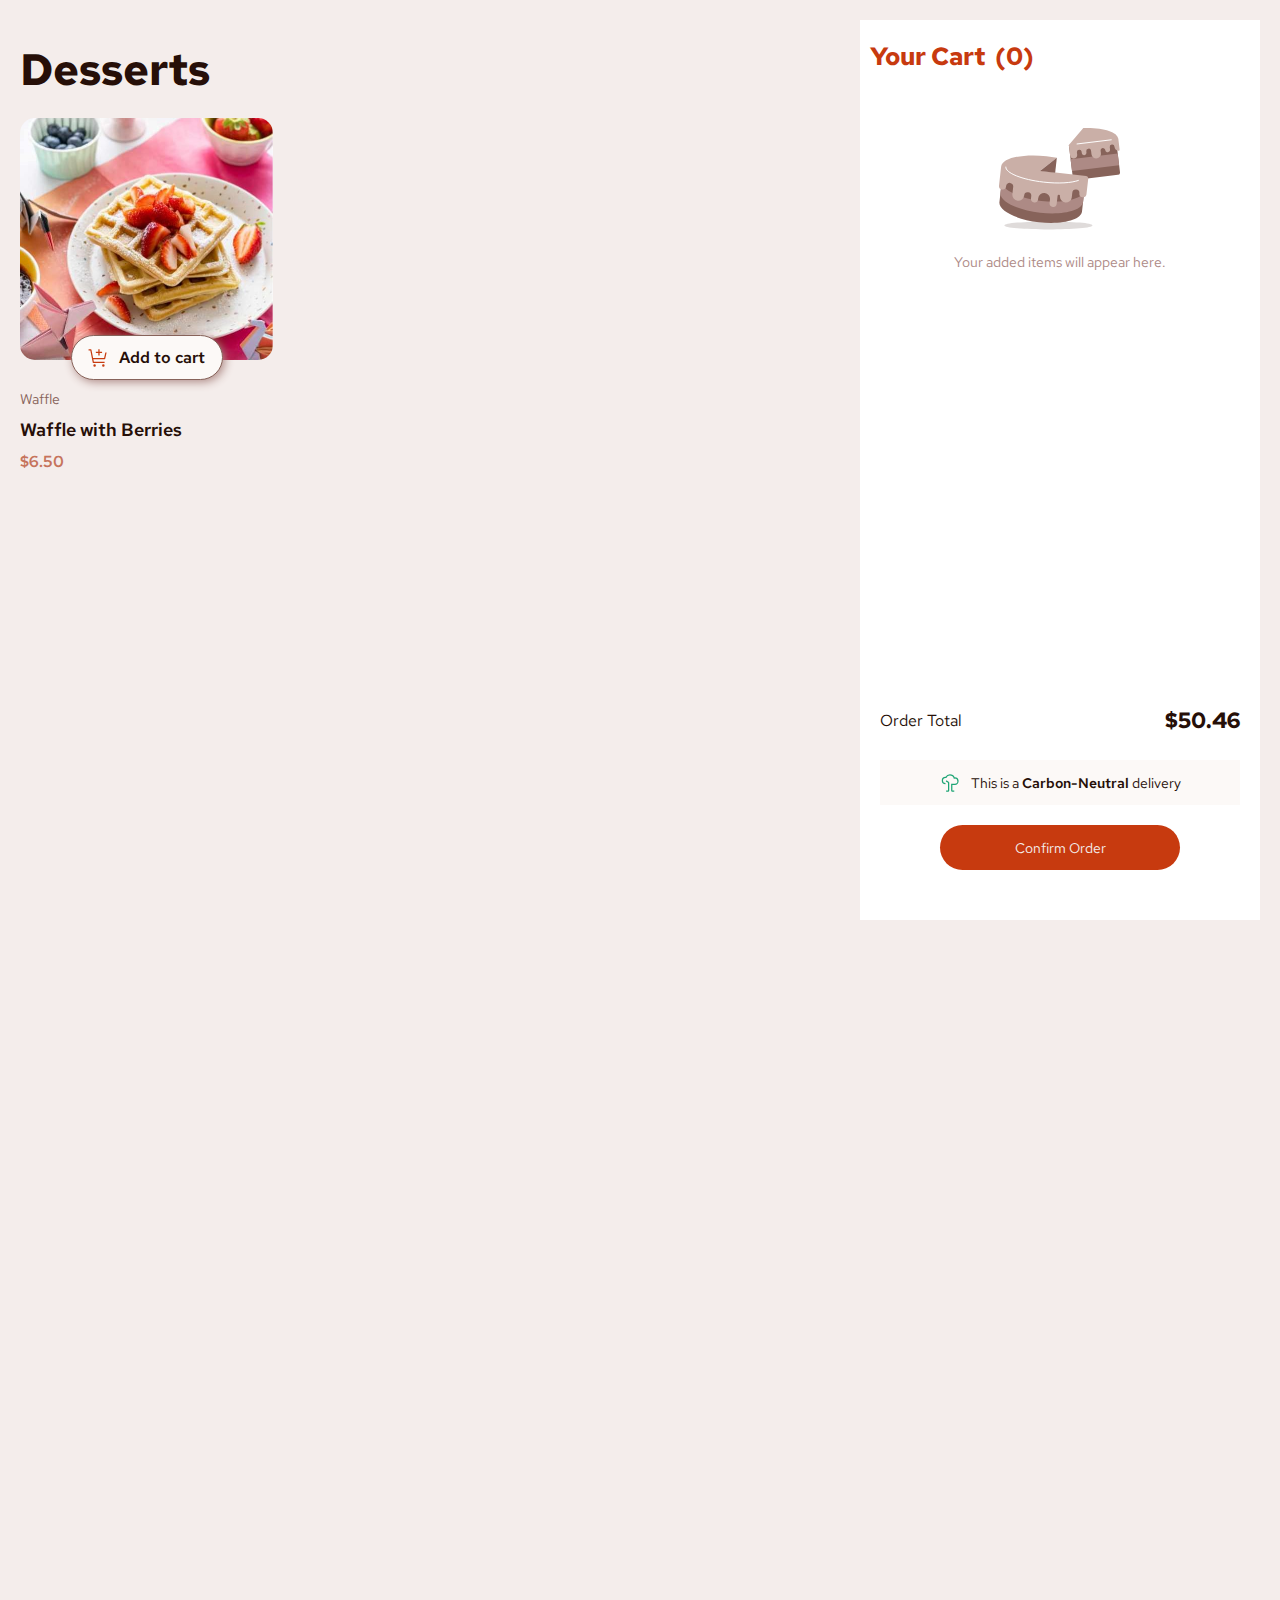
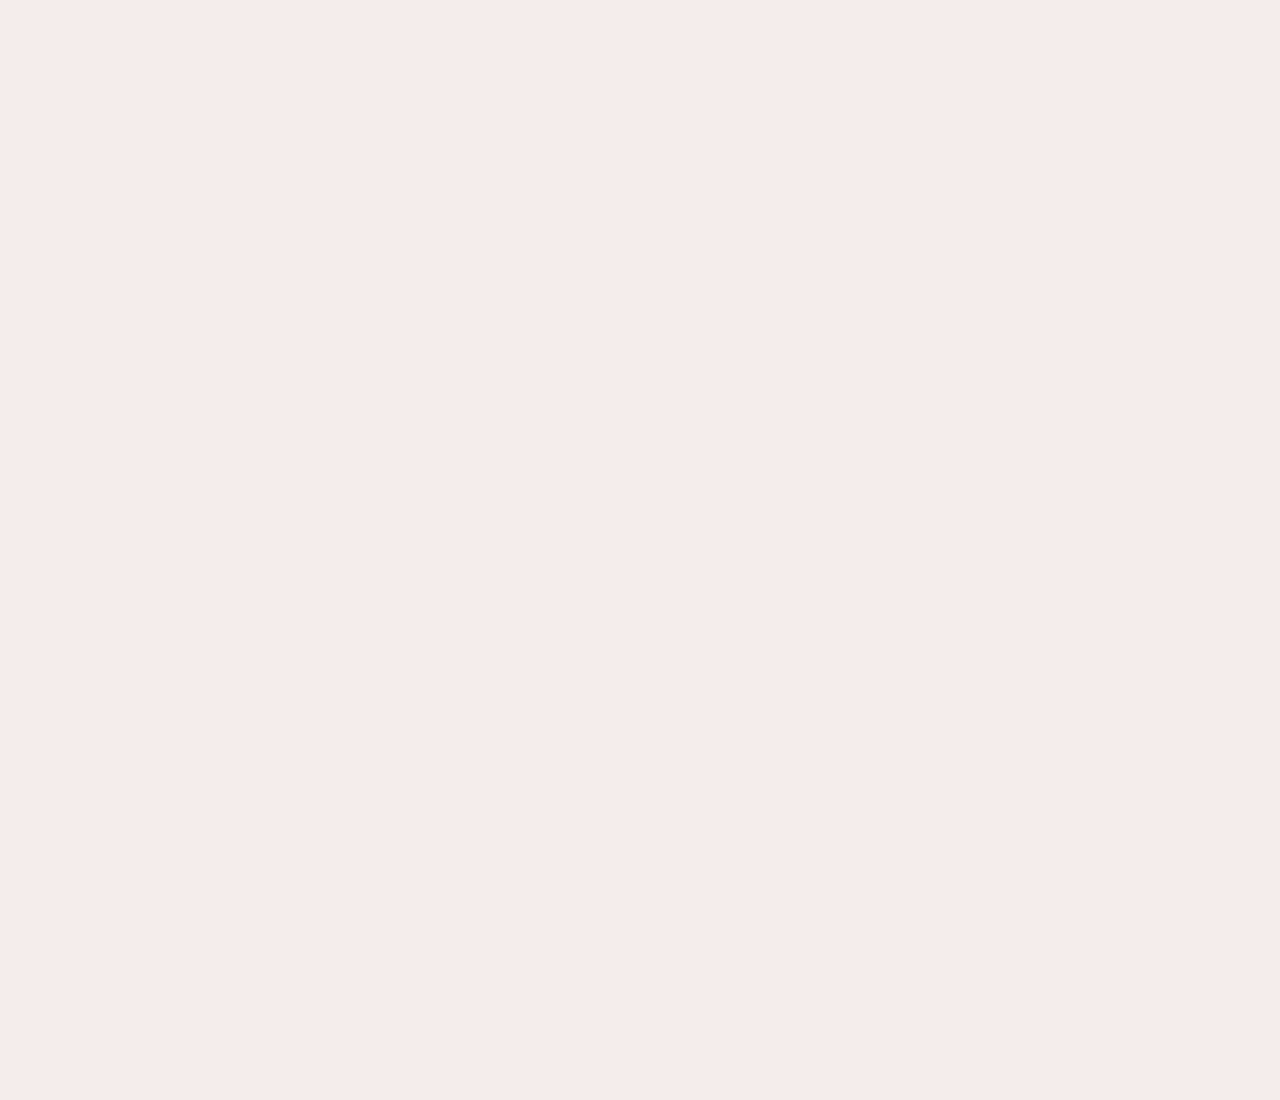
==== desserts-cart/index.html @ e40deb10 "Add files via upload" ====
<!DOCTYPE html>
<html lang="en">

<head>
  <meta charset="UTF-8">
  <meta name="viewport" content="width=device-width, initial-scale=1.0">
  <!-- 
  -- #PRIMARY META TAGS
   -->
  <title>Desserts</title>
  <meta name="title" content="Desserts">
  <meta name="description" content="This is a Product List Design -- Using HTML CSS & JavaScript">

  <!-- 
  -- #CUSTOM CSS LINK
   -->
  <link rel="stylesheet" href="./assets/css/style.css">

  <!-- 
  -- #GOOGLE FONT LINK
   -->
  <link rel="preconnect" href="https://fonts.googleapis.com">
  <link rel="preconnect" href="https://fonts.gstatic.com" crossorigin>
  <link href="https://fonts.googleapis.com/css2?family=Red+Hat+Text:ital,wght@0,300..700;1,300..700&display=swap"
    rel="stylesheet">

  <!-- 
    -- #CUSTOM JS LINK
     -->
  <script type="module" src="./assets/js/main.js" defer></script>

</head>

<body>


  <!-- MAIN -->

  <main>
    <article class="container hero__container">

      <!-- PRODUCT SECTION -->

      <section class="product" aria-label="product">
        <h1 class="section_title">Desserts</h1>

        <div class="product_list" id="ProductList" data-product-list>


          <div class="product_card">

            <div class="card_banner">
              <figure class="img_holder" style="--width:502px; --height:480px;">
                <img src="./assets/images/image-waffle-desktop.jpg" width="502" height="480" alt="Waffle with Berries"
                  class="img_cover responsive_image">
              </figure>
              <button class="add_to_cart">
                <img src="./assets/images/icon-add-to-cart.svg" alt="" class="cart_icon">
                <span>Add to cart</span>
              </button>
            </div>


            <div class="card_content">
              <h2 class="category_name">Waffle</h2>
              <h1 class="card_title">Waffle with Berries</h1>
              <div class="card_price">$6.50</div>
            </div>

          </div>

        </div>

      </section>

      <section class="cart">

        <h1 class="cart_title" data-cart-title>Your Cart <span class="count_quantity">(0)</span></h1>

        <ul class="cart_list" id="cartList" data-cart-list>
          <div class="empty_cart" style="display: flex;">
            <img src="./assets/images/illustration-empty-cart.svg" alt="">
            <span>Your added items will appear here.</span>
          </div>

          <!-- <li class="cart_item">
            <div class="item_details">
              <h2 class="card_title">Vanilla Panna Cotta</h2>
              <div class="item_wrapper">
                <div class="quantity_count">1x</div>
                <div class="cart_price">@ $54.66</div>
                <div class="cart_m_price">$65.43</div>
              </div>
            </div>

            <div class="cross_icon">
              <img src="./assets/images/icon-remove-item.svg" alt="">
            </div>
          </li> -->

        </ul>

        <div class="cart_bottom">

          <div class="bottom_wrapper">
            <div class="total_price-box">
              <h3>Order Total</h3>
              <h1 class="total_price" id="totalPrice">$50.46</h1>
            </div>
            <div class="delivery_text">
              <img src="./assets/images/icon-carbon-neutral.svg" alt="">
              <p>This is a <span style="color: var(--rose-900);"> Carbon-Neutral</span> delivery</p>
            </div>
          </div>
          <button class="comfirmed_btn">Confirm Order</button>
        </div>

      </section>

    </article>
  </main>

  <!-- Desserts

  Waffle with Berries
  Waffle
  6.50
  Add to Cart

  Vanilla Bean Crème Brûlée
  Crème Brûlée
  7.00
  Add to Cart

  Macaron Mix of Five
  Macaron
  8.00
  Add to Cart

  Classic Tiramisu
  Tiramisu
  5.50
  Add to Cart

  Pistachio Baklava
  Baklava
  4.00
  Add to Cart

  Lemon Meringue Pie
  Pie
  5.00
  Add to Cart

  Red Velvet Cake
  Cake
  4.50
  Add to Cart

  Salted Caramel Brownie
  Brownie
  4.50
  Add to Cart

  Vanilla Panna Cotta
  Panna Cotta
  6.50
  Add to Cart

  Your Cart (Quantity)
  Your added items will appear here

  <div class="attribution">
    Challenge by <a href="https://www.frontendmentor.io?ref=challenge">Frontend Mentor</a>.
    Coded by <a href="#">Your Name Here</a>.
  </div> -->
</body>

</html>
---- desserts-cart/assets/css/style.css ----
/* ========================= *\
    #STYLE.CSS
\* ========================= */



/* ========================= *\
    #CUSTOM PROPERTY
\* ========================= */

:root {

    /* COLORS */

    --red: hsl(14, 86%, 42%);
    --green: hsl(159, 69%, 38%);

    --Rose-50: hsl(20, 50%, 98%);
    --Rose-100: hsl(13, 31%, 94%);
    --Rose-300: hsl(14, 25%, 72%);
    --Rose-400: hsl(7, 20%, 60%);
    --Rose-500: hsl(12, 20%, 44%);
    --Rose-900: hsl(14, 65%, 9%);

    /* 
    ** TYPOGRAPHY
     */

    /* fontFamily */
    --ff-red-hat-text: "Red Hat Text", sans-serif;

    /* fontSize */
    --fontSize-1: 1rem;
    --fontSize-2: .9rem;
    --fontSize-3: .7rem;

    /* fontWeight */
    --fw-400: 400;
    --fw-600: 600;
    --fw-700: 700;
}


/* ========================= *\
    #RESET
\* ========================= */

*,
*::after,
*::before {
    margin: 0;
    padding: 0;
    box-sizing: border-box;
}

li {
    list-style: none;
}

a,
img,
span,
button,
select,
input {
    display: block;
}

img {
    height: auto;
}

button,
input {
    background-color: transparent;
    border: none;
    outline: none;
    font: inherit;
}

select {
    appearance: none;
}

a {
    text-decoration: none;
    color: inherit;
}

select {
    border: none;
}

button {
    cursor: pointer;
}

input,
select {
    width: 100%;
    font: inherit;
}

address {
    font-style: normal;
}

h1,
h2,
h3 {
    font: inherit;
    color: inherit;
}

html {
    scroll-behavior: smooth;
    font-size: 100%;
    font-family: var(--ff-red-hat-text);
}

body {
    background-color: var(--Rose-100);
    color: var(--Rose-900);
    overflow: hidden;
    font-size: 14px;
    font-weight: var(--fw-400);
    font-family: var(--ff-red-hat-text);
    height: 300vh;
}

body.loaded {
    overflow-y: auto;
}

/* SCROLLBAR STYLE */
::-webkit-scrollbar {
    width: 8px;
}

::-webkit-scrollbar-thumb {
    background-color: var(--Rose-500);
    border-radius: 8px;
}

::-webkit-scrollbar-track {
    background-color: var(--Rose-300);
}

::-webkit-scrollbar-thumb:hover {
    background-color: var(--Rose-900);
    cursor: pointer;
}

.container {
    padding-inline: 16px;
}


.img_holder {
    aspect-ratio: var(--width) / var(--height);
    width: calc(100%);
    background-color: var(--Rose-100);
    border-radius: 15px;
    overflow: hidden;
    display: block;
}

.img_holder .img_cover {
    width: 100%;
    height: 100%;
    object-fit: cover;
    display: block;
    transition: 500ms;
}

.img_holder .img_cover:is(:hover, :focus-within) {
    scale: 1.02;
}

.img_holder.active {
    border: 2px solid #A45234;
}

/* ========================= *\
    #PRODUCT SECTION
\* ========================= */
.hero__container {
    display: grid;
    gap: 50px;
}



.section_title {
    font-size: 44px;
    font-family: var(--ff-red-hat-text);
    font-weight: var(--fw-700);
    margin-block: 20px;
}


.card_banner {
    position: relative;
}

.add_to_cart {
    width: 100%;
    max-width: 60%;
    height: 45px;
    border-radius: 200px;
    background-color: var(--Rose-50);
    border: 1px solid var(--Rose-500);
    box-shadow: 2px 2px 10px var(--Rose-400);
    display: flex;
    align-items: center;
    justify-content: center;
    gap: 10px;
    position: absolute;
    bottom: -20px;
    left: 50%;
    transform: translateX(-50%);
    white-space: nowrap;
}

.add_to_cart span {
    font-size: 16px;
    font-weight: var(--fw-600);
    color: var(--Rose-900);
}

.card_content {
    padding-block-start: 30px;
    cursor: default;
}

.category_name {
    color: var(--Rose-500);
    padding-block-end: 10px;
}

.card_title {
    font-size: 18px;
    color: var(--Rose-900);
    font-weight: var(--fw-600);
    padding-block-end: 10px;
    cursor: pointer;
    transition: 400ms;
}

.card_title:hover {
    color: var(--Rose-500);
}

.card_price {
    color: #C6745C;
    font-weight: var(--fw-600);
    font-size: 16px;
}

.quantity_selector {
    background-color: var(--red);
    padding-inline: 20px;
    font-size: 18px;
    display: flex;
    align-items: center;
    justify-content: center;
    border: none;
}

.quantityInput {
    width: 40px;
    text-align: center;
    font-size: 1rem;
    border-radius: 5px;
    color: var(--Rose-100);
    pointer-events: none;
}

.quantity_btn {
    border: 1px solid var(--Rose-50);
    color: var(--Rose-100);
    height: 20px;
    width: 20px;
    display: inline-flex;
    align-items: center;
    justify-content: center;
    border-radius: 50%;
    font-size: 20px;

}

.quantity_btn:nth-child(1) {
    padding-bottom: 4px;
}

/* ========================= *\
    #CART TAB SECTION
\* ========================= */
.cart {
    width: 100%;
    height: 100vh;
    background-color: white;
    display: flex;
    flex-direction: column;
}

.cart_title {
    display: flex;
    align-items: center;
    justify-content: flex-start;
    font-size: 25px;
    font-weight: var(--fw-700);
    color: var(--red);
    gap: 10px;
    padding-block: 20px;
    padding-inline-start: 10px;

}

.empty_cart {
    width: 100%;
    min-height: 200px;
    display: flex;
    align-items: center;
    justify-content: center;
    flex-direction: column;
    gap: 10px;
}

.empty_cart span {
    color: var(--Rose-400);
}

.comfirmed_btn {
    width: 100%;
    height: 45px;
    max-width: 60%;
    background-color: var(--red);
    color: var(--Rose-100);
    border-radius: 200px;
    display: flex;
    align-items: center;
    justify-content: center;
    margin-inline: auto;
    margin-block-end: 30px;
}


.cart_bottom {
    margin-block-start: auto;
    margin-block-end: 20px;
}

.cart_bottom .bottom_wrapper {
    padding-inline: 20px;
}

.total_price-box {
    width: 100%;
    display: flex;
    align-items: center;
    justify-content: space-between;
    height: 40px;
    background-color: white;
}

.total_price-box h3 {
    font-size: 16px;
}

.total_price-box .total_price {
    font-size: 22px;
    font-weight: var(--fw-700);
    color: var(--Rose-900);
}

.delivery_text {
    margin-block: 20px;
    width: 100%;
    height: 45px;
    background-color: var(--Rose-50);
    display: flex;
    align-items: center;
    justify-content: center;
    gap: 10px;
}

.delivery_text span {
    display: inline;
    font-weight: var(--fw-600);
}

/* cart list */
.cart_list {
    display: flex;
    flex-direction: column;
    gap: 10px;
    overflow-y: auto;
}

.cart_list::-webkit-scrollbar {
    display: none;
}

.cart_item {
    width: 100%;
    display: flex;
    align-items: center;
    justify-content: space-between;
    padding: 10px 20px;
}

.cart_item:nth-child(even) {
    background-color: var(--Rose-50);
}

.item_details {
    display: flex;
    flex-direction: column;
}

.item_wrapper {
    display: flex;
    align-items: center;
    gap: 10px;
}

.cross_icon {
    width: 20px;
    height: 20px;
    border: 1px solid var(--Rose-500);
    border-radius: 50%;
    display: inline-flex;
    align-items: center;
    justify-content: center;
    cursor: pointer;
}

.cross_icon:active {
    background-color: var(--Rose-100);
}

.quantity_count {
    font-size: 18px;
    font-weight: var(--fw-600);
    color: var(--red);
}

.cart_price {
    font-size: 15px;
    color: var(--Rose-500);
    font-weight: var(--fw-400);
}

.cart_m_price {
    font-size: 15px;
    color: var(--Rose-500);
    font-weight: var(--fw-600);
}


/* ========================= *\
    #CONFIRMED SECTION
\* ========================= */


.hero__container {
    display: grid;
    grid-template-columns: 1fr;
    gap: 40px;
    padding: 20px;
}

.product_list {
    display: grid;
    grid-template-columns: 1fr;
    gap: 40px;
}

/* Tablets (600px to 1199px) */
@media screen and (min-width: 600px) and (max-width: 1199px) {
    .hero__container {
        grid-template-columns: 1fr;
        padding-inline: 40px;
    }

    .product_list {
        display: grid;
        grid-template-columns: 1fr 1fr;
        gap: 20px;
    }

    .cart {
        background-color: #f9f9f9;
        padding: 20px;
        border-radius: 8px;
        box-shadow: 0 4px 6px rgba(0, 0, 0, 0.1);
        margin-top: 20px;
    }

    .empty_cart {
        text-align: center;
    }

    .cart_list {
        list-style: none;
        padding: 0;
        margin: 0;
    }
}

/* Laptops (1200px and up) */
@media screen and (min-width: 1200px) {
    .container {
        width: 100%;
        max-width: 1440px;
        margin-inline: auto;
    }

    .hero__container {
        display: grid;
        grid-template-columns: 2fr 1fr;
        gap: 40px;
    }

    .product_list {
        display: grid;
        grid-template-columns: repeat(3, 1fr);
        gap: 20px;
    }

    .cart {
        height: 100vh;
    }
}
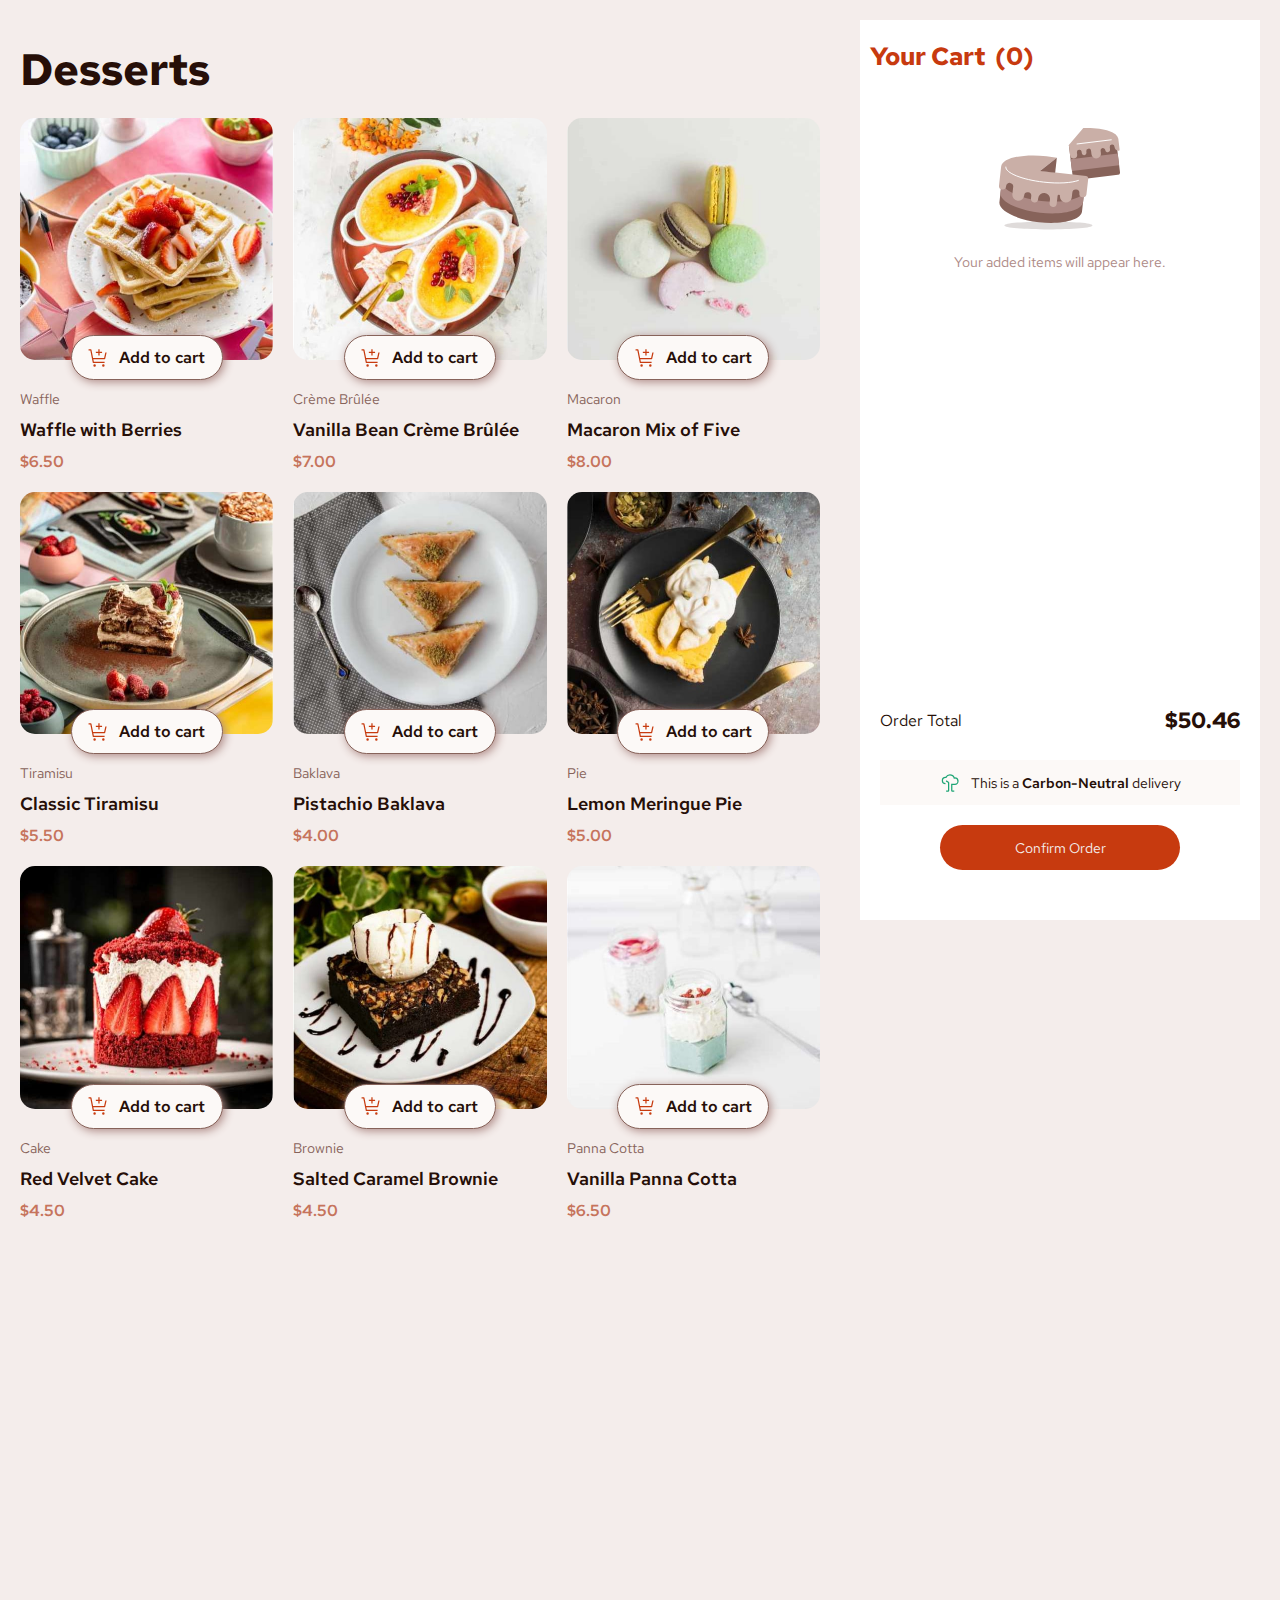
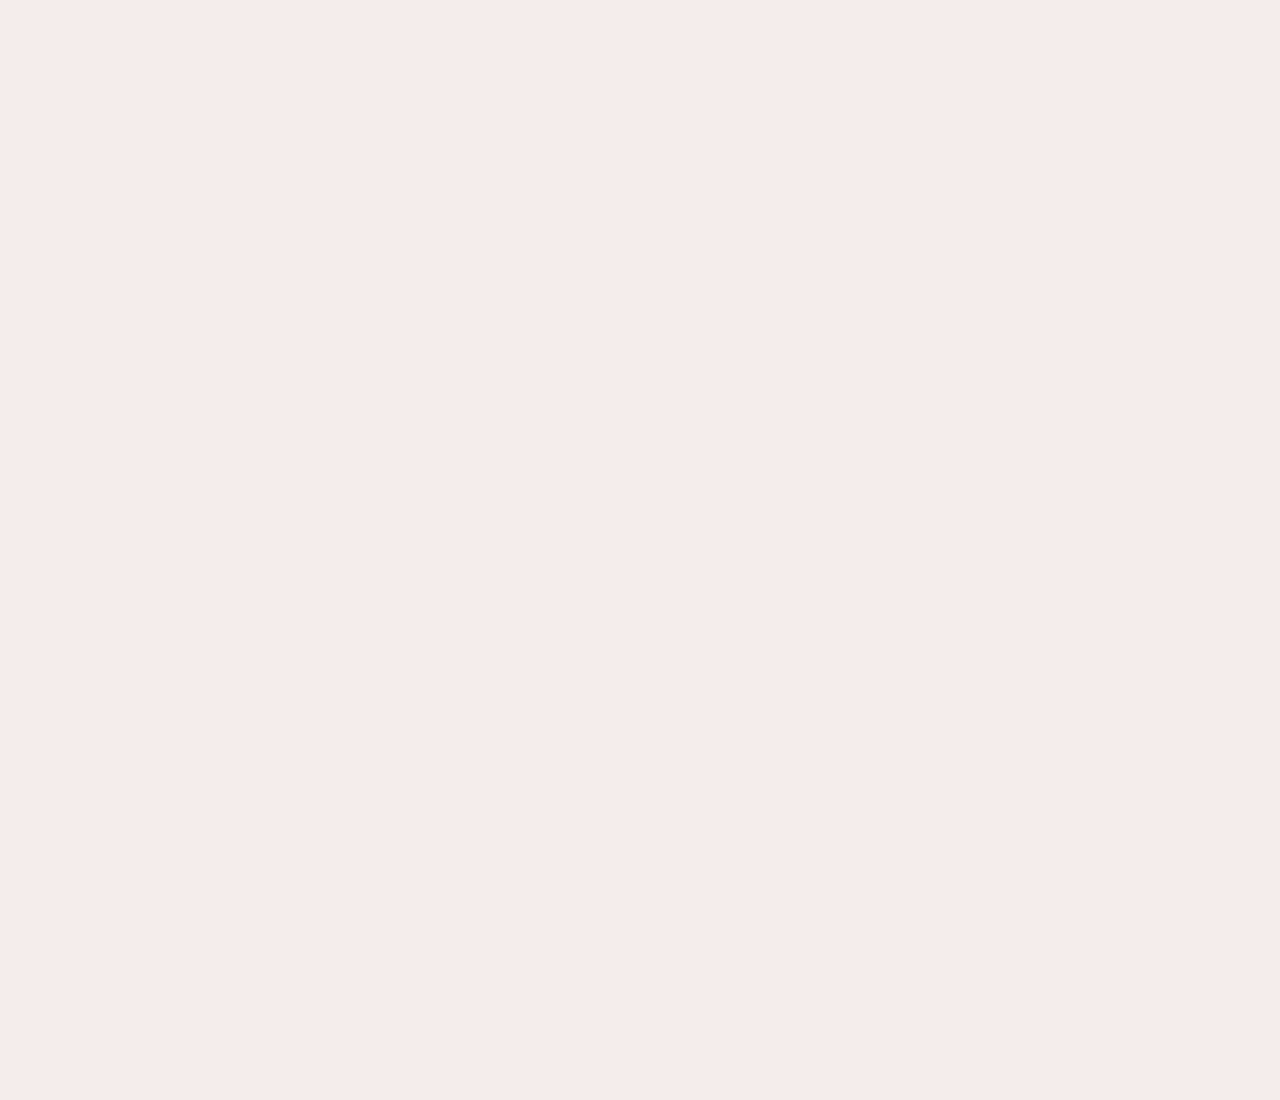
==== commit e1fffd25: "Add files via upload" ====
--- a/desserts-cart/index.html
+++ b/desserts-cart/index.html
@@ -27,7 +27,7 @@
   <!-- 
     -- #CUSTOM JS LINK
      -->
-  <script type="module" src="./assets/js/main.js" defer></script>
+  <script src="./assets/js/main.js" defer></script>
 
 </head>
 
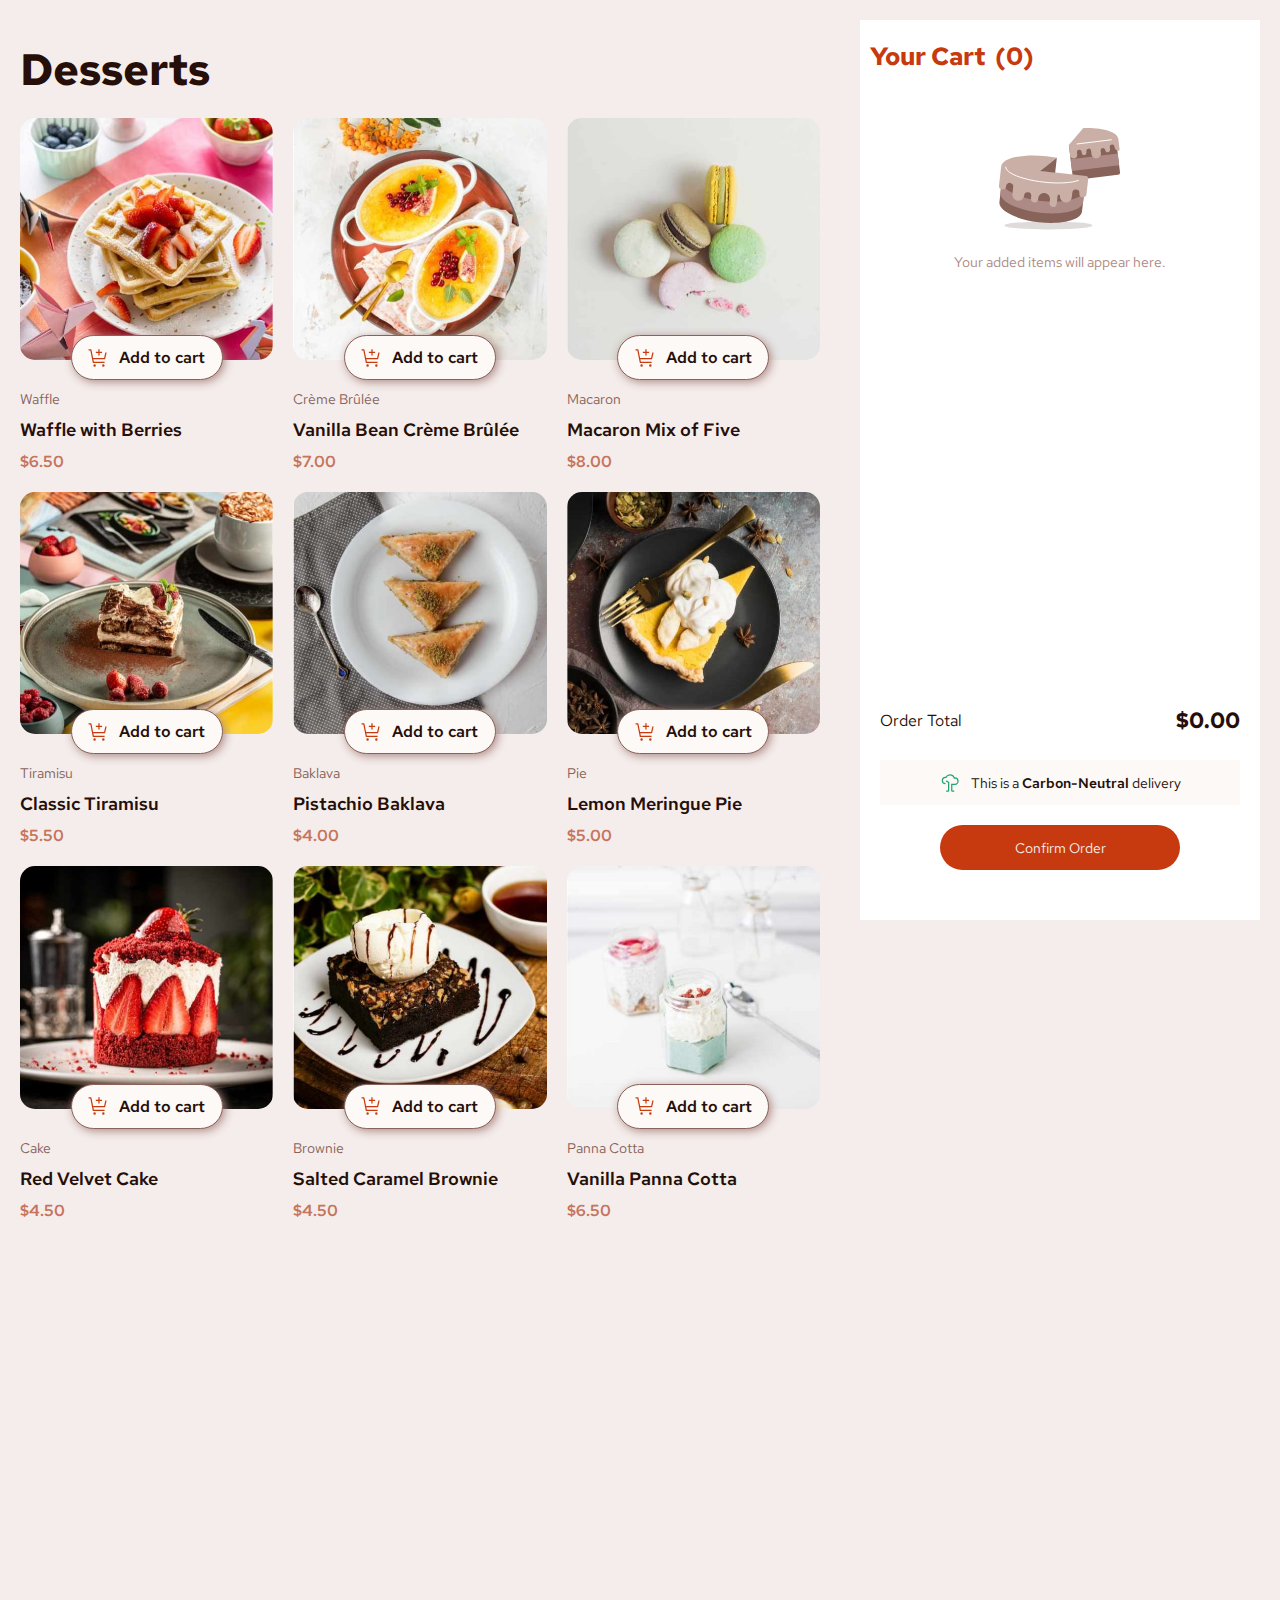
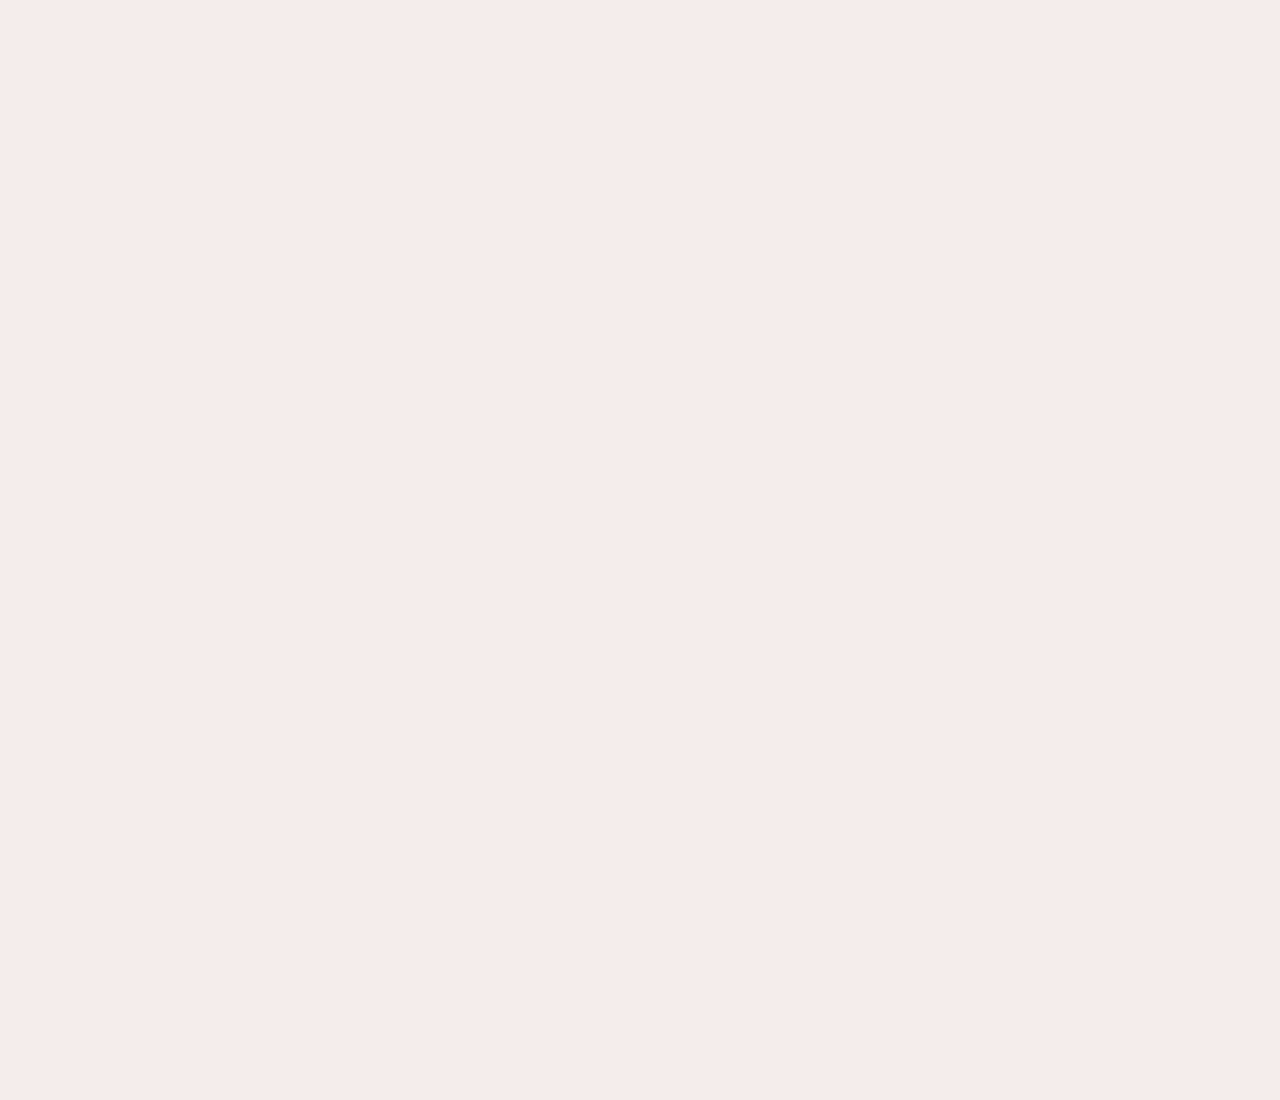
==== commit 75297838: "Update index.html" ====
--- a/desserts-cart/index.html
+++ b/desserts-cart/index.html
@@ -83,21 +83,6 @@
             <span>Your added items will appear here.</span>
           </div>
 
-          <!-- <li class="cart_item">
-            <div class="item_details">
-              <h2 class="card_title">Vanilla Panna Cotta</h2>
-              <div class="item_wrapper">
-                <div class="quantity_count">1x</div>
-                <div class="cart_price">@ $54.66</div>
-                <div class="cart_m_price">$65.43</div>
-              </div>
-            </div>
-
-            <div class="cross_icon">
-              <img src="./assets/images/icon-remove-item.svg" alt="">
-            </div>
-          </li> -->
-
         </ul>
 
         <div class="cart_bottom">
@@ -105,7 +90,7 @@
           <div class="bottom_wrapper">
             <div class="total_price-box">
               <h3>Order Total</h3>
-              <h1 class="total_price" id="totalPrice">$50.46</h1>
+              <h1 class="total_price" id="totalPrice">$0.00</h1>
             </div>
             <div class="delivery_text">
               <img src="./assets/images/icon-carbon-neutral.svg" alt="">
@@ -120,60 +105,6 @@
     </article>
   </main>
 
-  <!-- Desserts
-
-  Waffle with Berries
-  Waffle
-  6.50
-  Add to Cart
-
-  Vanilla Bean Crème Brûlée
-  Crème Brûlée
-  7.00
-  Add to Cart
-
-  Macaron Mix of Five
-  Macaron
-  8.00
-  Add to Cart
-
-  Classic Tiramisu
-  Tiramisu
-  5.50
-  Add to Cart
-
-  Pistachio Baklava
-  Baklava
-  4.00
-  Add to Cart
-
-  Lemon Meringue Pie
-  Pie
-  5.00
-  Add to Cart
-
-  Red Velvet Cake
-  Cake
-  4.50
-  Add to Cart
-
-  Salted Caramel Brownie
-  Brownie
-  4.50
-  Add to Cart
-
-  Vanilla Panna Cotta
-  Panna Cotta
-  6.50
-  Add to Cart
-
-  Your Cart (Quantity)
-  Your added items will appear here
-
-  <div class="attribution">
-    Challenge by <a href="https://www.frontendmentor.io?ref=challenge">Frontend Mentor</a>.
-    Coded by <a href="#">Your Name Here</a>.
-  </div> -->
 </body>
 
-</html>+</html>
